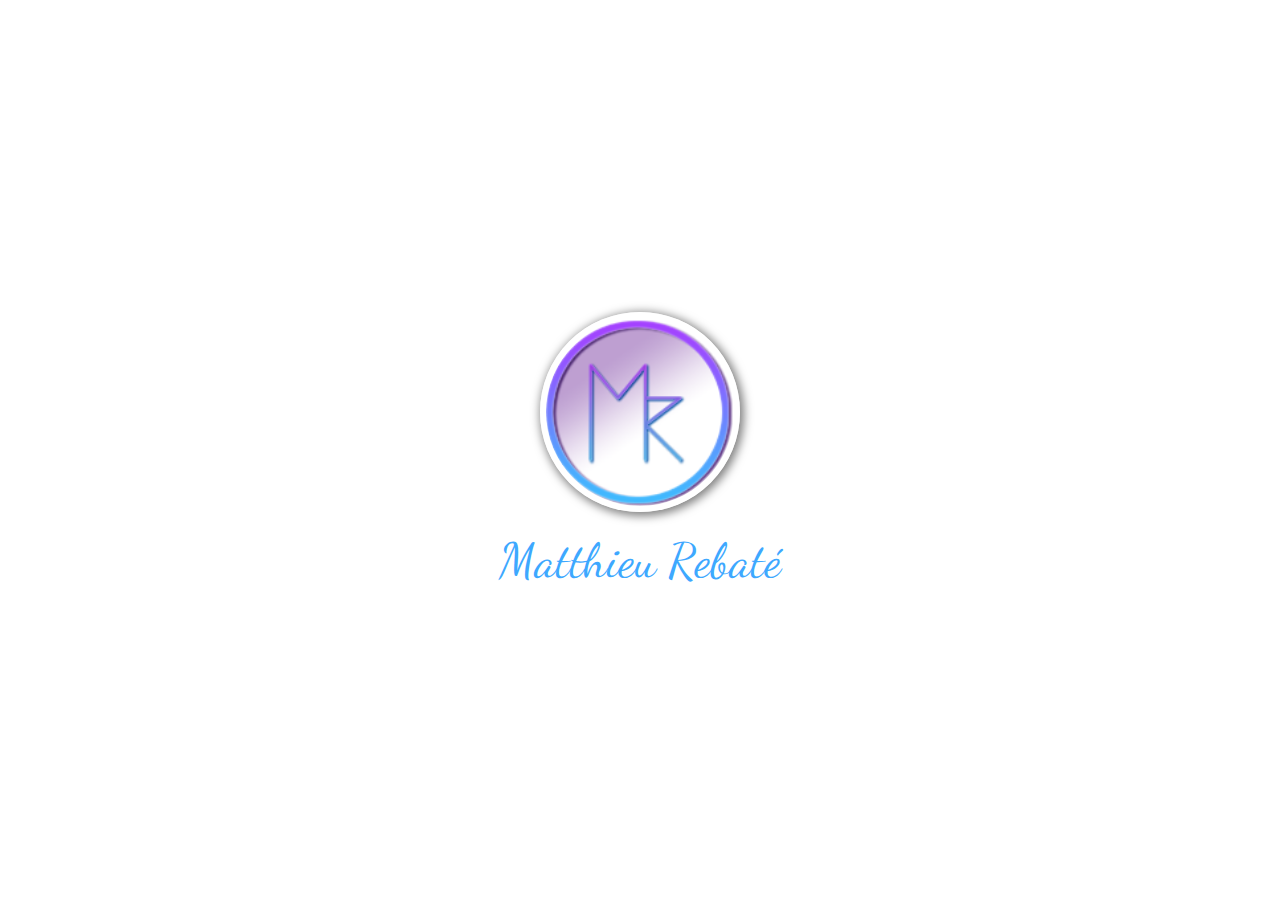
==== index.html @ 60a33a9e "footer added" ====
<!DOCTYPE html>
<html lang="fr-FR">
    <head>
        <meta charset="UTF-8"/>
        <title>REBATÉ Matthieu - Portfolio</title>	
        <link rel="shortcut icon" href="images/favicon.ico" type="image/x-icon">
        <link rel="stylesheet" href="styleweb.css" />
    </head>

    <body>
        <div class="container">
            <a href="mainalt.html"><img src="images/LogoMRmini.png"/></a>
            <div class="title">Matthieu Rebaté</div>
        </div>
    <footer>
    </footer>
</html>
---- styleweb.css ----
@import url("https://fonts.googleapis.com/css2?family=Dancing+Script:wght@600&display=swap");

* {
	box-sizing: border-box;
	margin: 0;
	padding: 0;
}
.container {
	display: flex;
	flex-direction: column;
	align-items: center;
}
.container:hover {
	cursor: pointer;
}
.container img {
	width: 200px;
	height: 200px;
	border-radius: 50%;
	border: 6px solid rgba(255, 255, 255, 0.74);
	box-shadow: 2px 2px 10px 2px rgba(0, 0, 0, 0.5);
	margin-bottom: 1rem;
	transition: filter 0.4s ease-in-out;
}
.container:hover img {
	filter: none;
}
.title {
	font-family: "Dancing Script", cursive;
	font-size: 3rem;
	color: rgb(61, 168, 255);
	position: relative;
}
.title::after {
	position: absolute;
	content: "";
	width: 0%;
	height: 4px;
	background-color: rgba(170, 126, 212, 0.726);
	left: 50%;
	bottom: -10px;
	transition: all 0.4s ease-in-out;
}
.container:hover .title::after {
	width: 100%;
	left: 0;
}
body {
	background: rgb(255, 255, 255);
	height: 100vh;
	display: flex;
	justify-content: center;
	align-items: center;
}
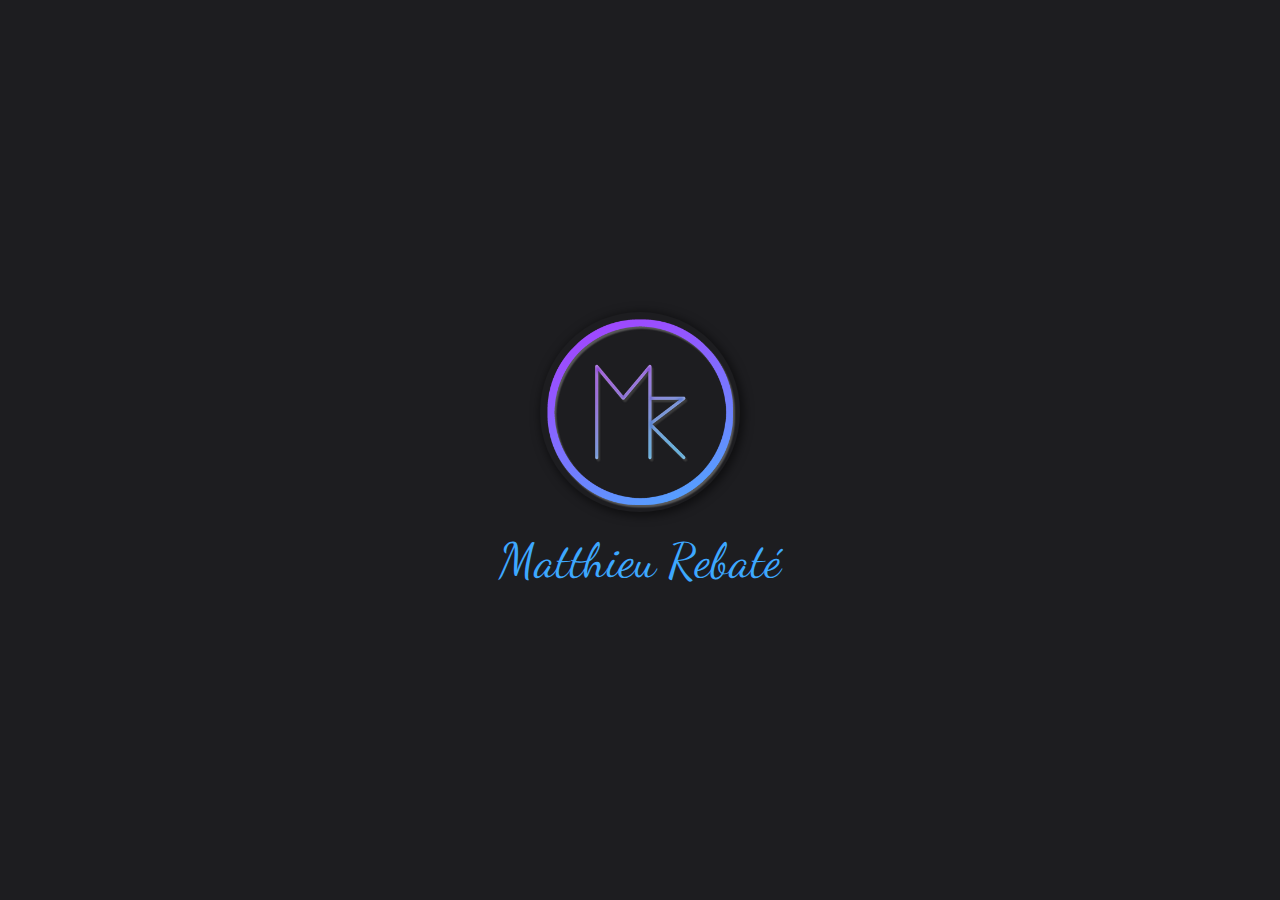
==== commit d7e3f9d0: "updated logo + erased everything" ====
--- a/index.html
+++ b/index.html
@@ -9,7 +9,7 @@
 
     <body>
         <div class="container">
-            <a href="mainalt.html"><img src="images/LogoMRmini.png"/></a>
+            <a href="mainalt.html"><img src="images/LogoMRmini2.png"/></a>
             <div class="title">Matthieu Rebaté</div>
         </div>
     <footer>
--- a/styleweb.css
+++ b/styleweb.css
@@ -17,7 +17,6 @@
 	width: 200px;
 	height: 200px;
 	border-radius: 50%;
-	border: 6px solid rgba(255, 255, 255, 0.74);
 	box-shadow: 2px 2px 10px 2px rgba(0, 0, 0, 0.5);
 	margin-bottom: 1rem;
 	transition: filter 0.4s ease-in-out;
@@ -46,7 +45,7 @@
 	left: 0;
 }
 body {
-	background: rgb(255, 255, 255);
+	background: #1d1d20;
 	height: 100vh;
 	display: flex;
 	justify-content: center;
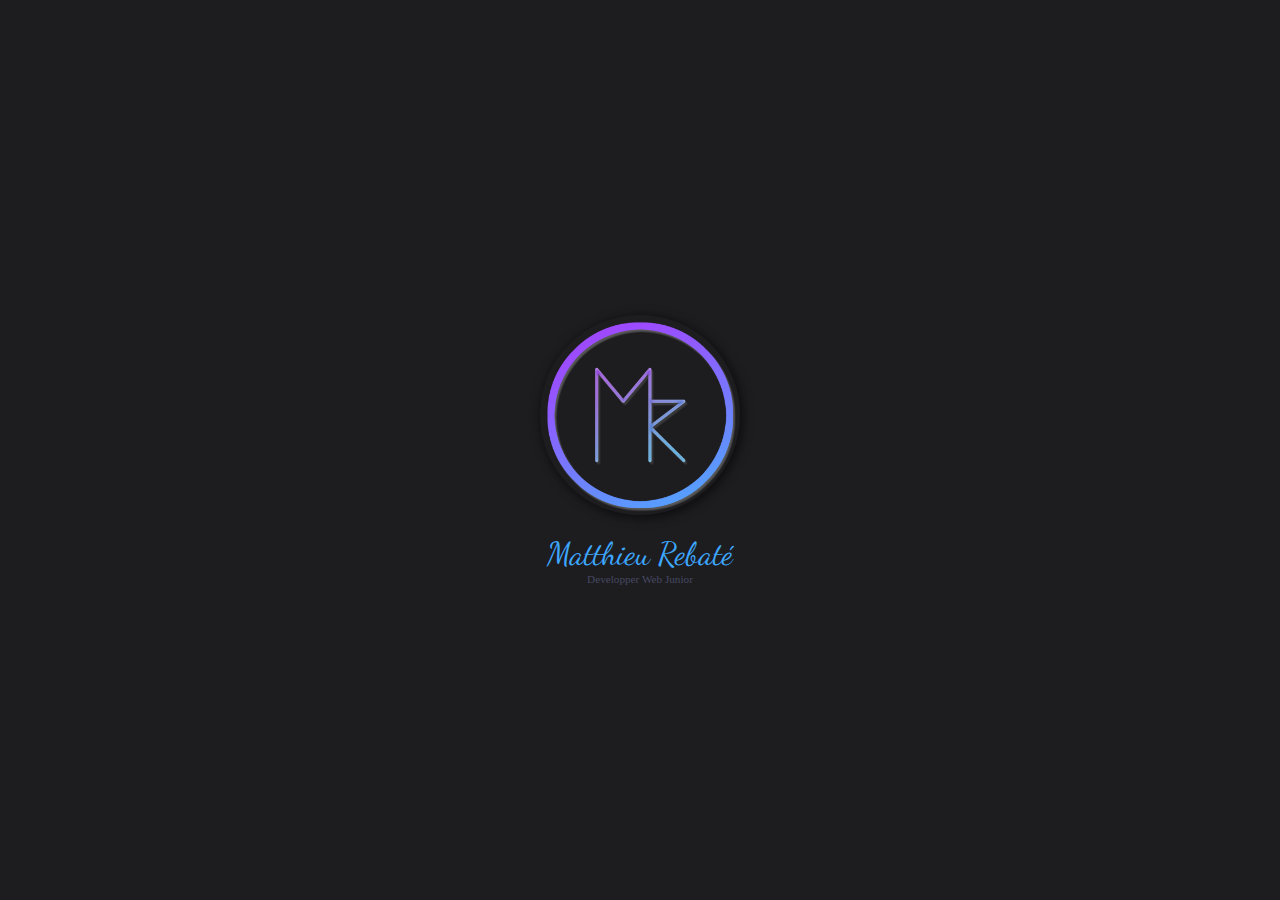
==== commit 7bd68aa1: "cleared everything from the main page + new background" ====
--- a/index.html
+++ b/index.html
@@ -11,6 +11,7 @@
         <div class="container">
             <a href="mainalt.html"><img src="images/LogoMRmini2.png"/></a>
             <div class="title">Matthieu Rebaté</div>
+            <p class="subtitle">Developper Web Junior</p>
         </div>
     <footer>
     </footer>
--- a/styleweb.css
+++ b/styleweb.css
@@ -26,18 +26,23 @@
 }
 .title {
 	font-family: "Dancing Script", cursive;
-	font-size: 3rem;
+	font-size: 2rem;
 	color: rgb(61, 168, 255);
+	position: relative;
+}
+.subtitle {
+	font-size: 0.7rem;
+	color: rgb(70, 72, 96);
 	position: relative;
 }
 .title::after {
 	position: absolute;
 	content: "";
 	width: 0%;
-	height: 4px;
+	height: 1px;
 	background-color: rgba(170, 126, 212, 0.726);
 	left: 50%;
-	bottom: -10px;
+	bottom: 1px;
 	transition: all 0.4s ease-in-out;
 }
 .container:hover .title::after {
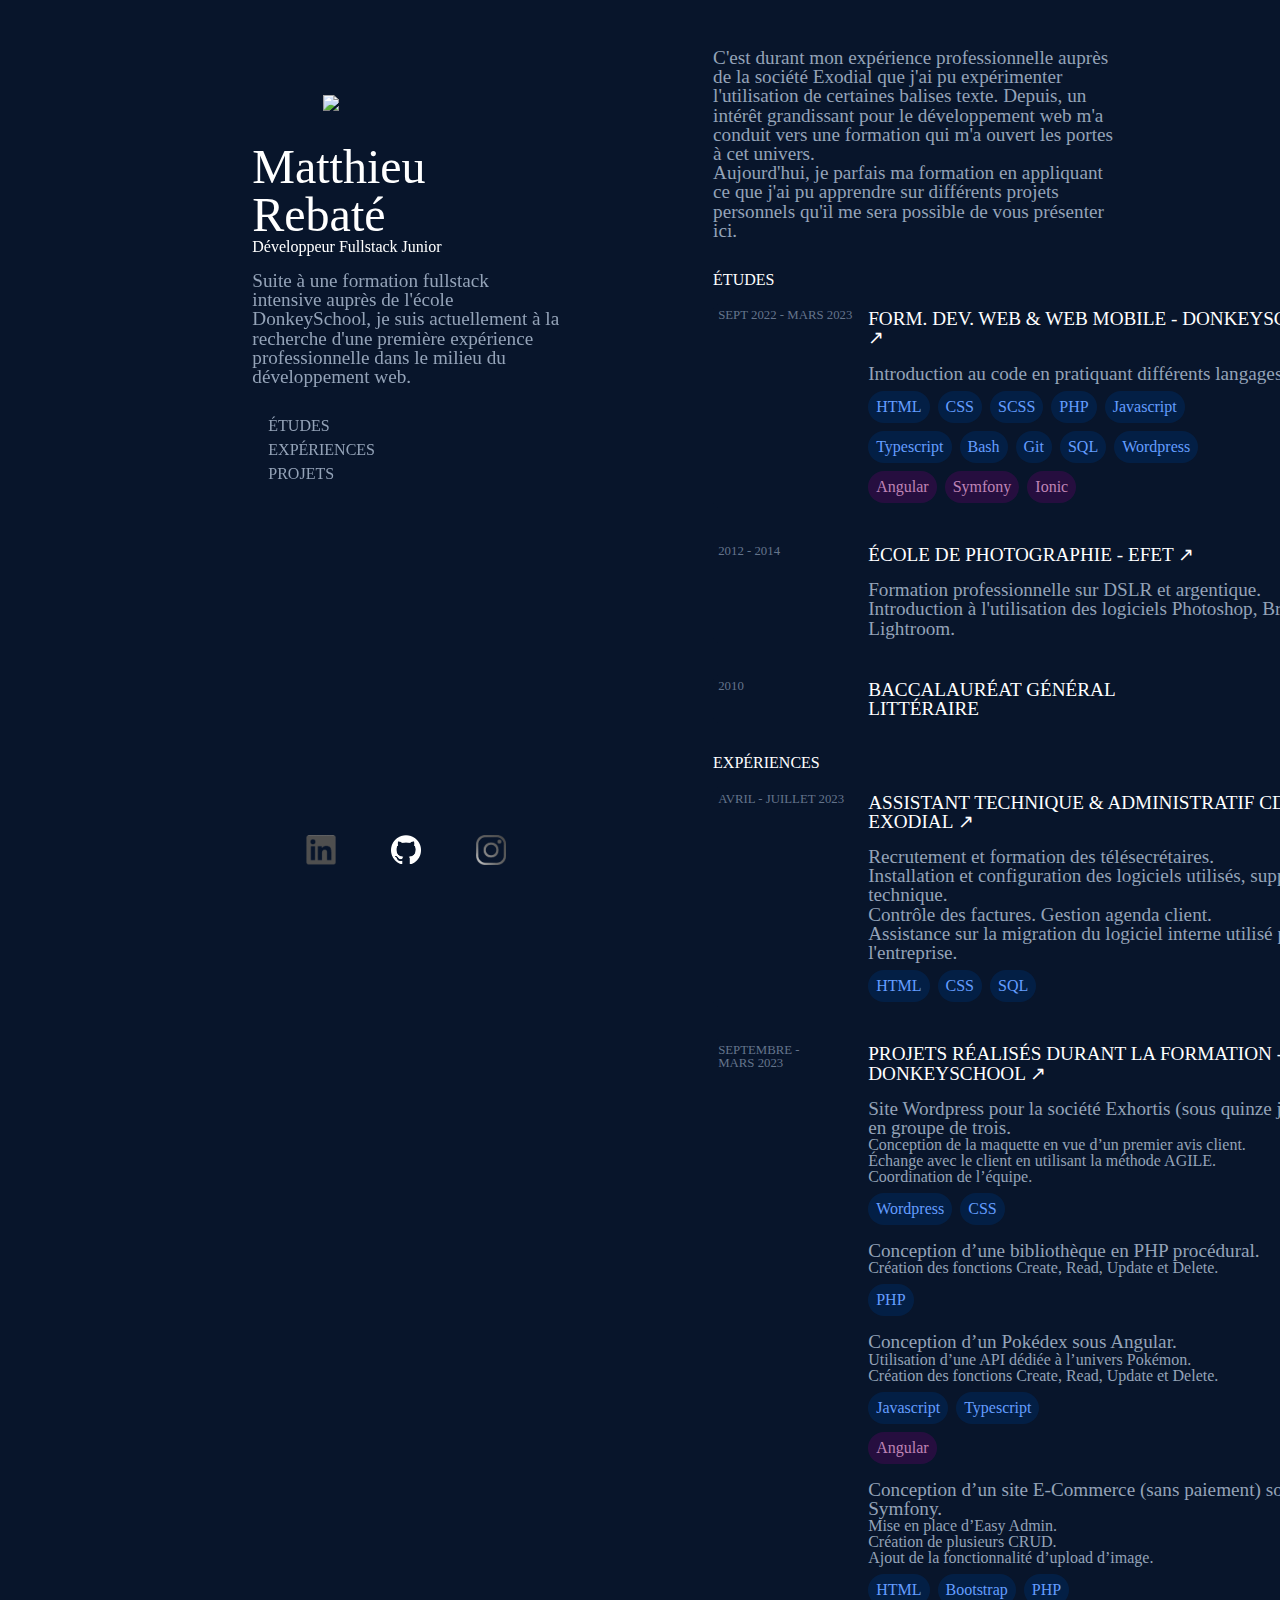
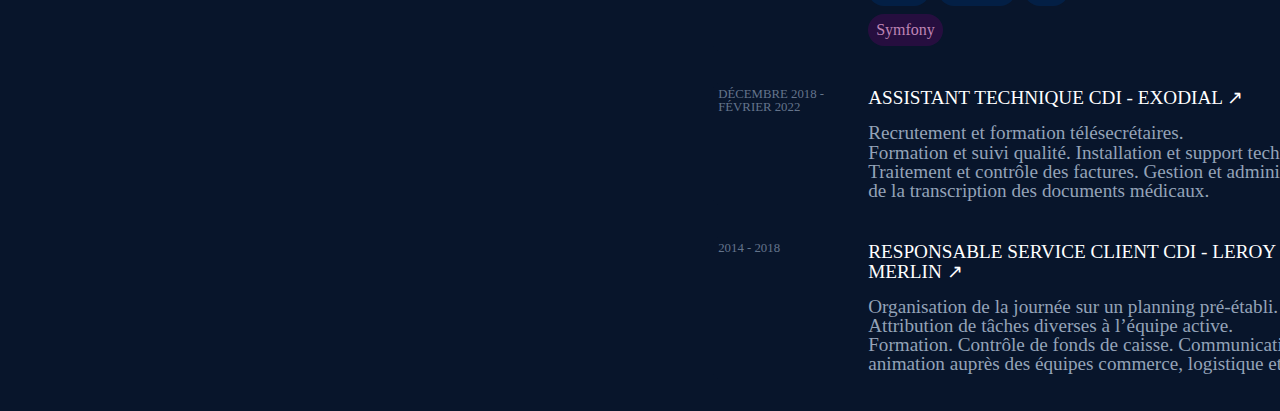
==== commit e854fc91: "last version online" ====
--- a/index.html
+++ b/index.html
@@ -1,18 +1,186 @@
 <!DOCTYPE html>
 <html lang="fr-FR">
-    <head>
-        <meta charset="UTF-8"/>
-        <title>REBATÉ Matthieu - Portfolio</title>	
-        <link rel="shortcut icon" href="images/favicon.ico" type="image/x-icon">
-        <link rel="stylesheet" href="styleweb.css" />
-    </head>
 
-    <body>
-        <div class="container">
-            <a href="mainalt.html"><img src="images/LogoMRmini2.png"/></a>
-            <div class="title">Matthieu Rebaté</div>
-            <p class="subtitle">Developper Web Junior</p>
+<head>
+    <meta charset="UTF-8">
+    <meta name="viewport" content="width=device-width, initial-scale=1.0">
+    <link href="mainalt.css" rel="stylesheet">
+    <link rel="icon" href="images/favicon.ico" />
+    <title>Matthieu Rebaté</title>
+</head>
+<script src="gloomingCursorEffect.js"></script>
+
+<body>
+    <div id="bodyzone">
+        <div id="leftpart">
+            <img src="images/circlepp2.png">
+            <div class="mobilepres">
+                <h1>Matthieu Rebaté</h1>
+                <h2>Développeur Fullstack Junior</h2>
+
+                <p>Suite à une formation fullstack intensive auprès de l'école DonkeySchool, je suis actuellement à la
+                    recherche d'une première expérience professionnelle dans le milieu du développement web.</p>
+                <ul class="navlist">
+                    <a href="#etudes">
+                        <li>ÉTUDES</li>
+                    </a>
+                    <a href="#experiences">
+                        <li>EXPÉRIENCES</li>
+                    </a>
+                    <a href="#projets">
+                        <li>PROJETS</li>
+                    </a>
+                </ul>
+            </div>
+            <div class="logoslink">
+                <a target="_blank" href="https://www.linkedin.com/in/matthieu-rebat%C3%A9-341706241/"><img class="logo"
+                    src="images/linkedin.png"></a>
+                <a target="_blank" href="https://github.com/Orcrax"><img class="logo" src="images/github-mark-white.png"></a>
+                <a target="_blank" href="https://www.instagram.com/orcrax/"><img class="logo" src="images/ig.png"></a>
+            </div>
         </div>
-    <footer>
-    </footer>
+        <div id="rightpart">
+            <div>
+                <div class="presentation">
+                    <p>C'est durant mon expérience professionnelle auprès de la société Exodial que j'ai pu expérimenter
+                        l'utilisation de certaines balises texte.
+                        Depuis, un intérêt grandissant pour le développement web m'a conduit vers une formation qui m'a
+                        ouvert
+                        les portes à cet univers.
+                        <br>
+                        Aujourd'hui, je parfais ma formation en appliquant ce que j'ai pu apprendre sur différents
+                        projets
+                        personnels qu'il me sera possible de vous présenter ici.
+                    </p>
+                </div>
+                <h2 id="etudes">ÉTUDES</h2>
+
+                <div class="card"><span class="dateexp">SEPT 2022 - MARS 2023</span><br>
+                    <a target="_blank" href="https://donkey.school/"><span class="description">
+                            <h3>FORM. DEV. WEB & WEB MOBILE - DONKEYSCHOOL ↗</h3><br>
+                            <p>Introduction au code en pratiquant différents langages.</p>
+                            <div>
+                                <ul class="languages">
+                                    <li class="lang">HTML</li>
+                                    <li class="lang">CSS</li>
+                                    <li class="lang">SCSS</li>
+                                    <li class="lang">PHP</li>
+                                    <li class="lang">Javascript</li>
+                                </ul>
+                                <ul class="languages">
+                                    <li class="lang">Typescript</li>
+                                    <li class="lang">Bash</li>
+                                    <li class="lang">Git</li>
+                                    <li class="lang">SQL</li>
+                                    <li class="lang">Wordpress</li>
+                                </ul>
+                                <ul class="framework">
+                                    <li class="frame">Angular</li>
+                                    <li class="frame">Symfony</li>
+                                    <li class="frame">Ionic</li>
+                                </ul>
+                            </div>
+                        </span></a>
+                </div>
+
+                <div class="card"><span class="dateexp">2012 - 2014</span><br>
+                    <a target="_blank" href="https://www.efet.fr/ecole-de-photographie.html"><span class="description">
+                            <h3>ÉCOLE DE PHOTOGRAPHIE - EFET ↗</h3><br>
+                            <p>Formation professionnelle sur DSLR et argentique. Introduction à l'utilisation des
+                                logiciels Photoshop, Bridge, et Lightroom.</p>
+                        </span></a>
+                </div>
+
+                <div class="card"><span class="dateexp">2010</span><br>
+                    <span class="description">
+                        <h3>BACCALAURÉAT GÉNÉRAL LITTÉRAIRE</h3>
+                    </span>
+                </div>
+            </div>
+            <div>
+                <h2 id="experiences">EXPÉRIENCES</h2>
+
+                <div class="card"><span class="dateexp">AVRIL - JUILLET 2023</span>
+                    <a target="_blank" href="https://www.exodial.com/">
+                            <h3>ASSISTANT TECHNIQUE & ADMINISTRATIF CDD - EXODIAL ↗</h3><br>
+                            <p>Recrutement et formation des télésecrétaires.<br> Installation et configuration des logiciels
+                                utilisés, support technique.<br> Contrôle des factures. Gestion agenda client.<br> Assistance
+                                sur la migration du logiciel interne utilisé par l'entreprise.</p>
+                        <ul class="languages">
+                            <li class="lang">HTML</li>
+                            <li class="lang">CSS</li>
+                            <li class="lang">SQL</li>
+                        </ul>
+                    </a>
+                </div>
+
+                <div class="card"><span class="dateexp">SEPTEMBRE -<br> MARS 2023</span><br>
+                    <a target="_blank" href="https://donkey.school/">
+                            <h3>PROJETS RÉALISÉS DURANT LA FORMATION - DONKEYSCHOOL ↗</h3><br>
+                            <p>Site Wordpress pour la société Exhortis (sous quinze jours), en groupe de trois.</p>
+                            <li>Conception de la maquette en vue d’un premier avis client.</li>
+                            <li>Échange avec le client en utilisant la méthode AGILE.</li>
+                            <li>Coordination de l’équipe.</li>
+                            <ul class="languages">
+                                <li class="lang">Wordpress</li>
+                                <li class="lang">CSS</li>
+                            </ul><br>
+                            <p>Conception d’une bibliothèque en PHP procédural.</p>
+                            <li>Création des fonctions Create, Read, Update et Delete.</li>
+                            <ul class="languages">
+                                <li class="lang">PHP</li>
+                            </ul><br>
+                            <p>Conception d’un Pokédex sous Angular.</p>
+                            <li>Utilisation d’une API dédiée à l’univers Pokémon.</li>
+                            <li>Création des fonctions Create, Read, Update et Delete.</li>
+                            <ul class="languages">
+                                <li class="lang">Javascript</li>
+                                <li class="lang">Typescript</li>
+                            </ul>
+                            <ul class="framework">
+                                <li class="frame">Angular</li>
+                            </ul><br>
+                            <p>Conception d’un site E-Commerce (sans paiement) sous Symfony.</p>
+                            <li>Mise en place d’Easy Admin.</li>
+                            <li>Création de plusieurs CRUD.</li>
+                            <li>Ajout de la fonctionnalité d’upload d’image.</li>
+                            <ul class="languages">
+                                <li class="lang">HTML</li>
+                                <li class="lang">Bootstrap</li>
+                                <li class="lang">PHP</li>
+                            </ul>
+                            <ul class="framework">
+                                <li class="frame">Symfony</li>
+                            </ul>
+                            </p>
+                            </ul>
+</a>
+                </div>
+
+                <div class="card"><span class="dateexp">DÉCEMBRE 2018 -<br> FÉVRIER 2022</span><br>
+                    <a target="_blank" href="https://www.exodial.com/"><span class="description">
+                            <h3>ASSISTANT TECHNIQUE CDI - EXODIAL ↗</h3><br>
+                            <p>Recrutement et formation télésecrétaires.<br>
+                                Formation et suivi qualité. Installation et support technique.<br>
+                                Traitement et contrôle des factures. Gestion et administration de la transcription des
+                                documents médicaux.</p>
+                        </span></a>
+                </div>
+
+                <div class="card"><span class="dateexp">2014 - 2018</span><br>
+                    <a target="_blank" href="https://recrute.leroymerlin.fr/trouver-des-offres-demploi/"><span
+                            class="description">
+                            <h3>RESPONSABLE SERVICE CLIENT CDI - LEROY MERLIN ↗</h3><br>
+                            <p>Organisation de la journée sur un planning pré-établi.<br>
+                                Attribution de tâches diverses à l’équipe active.<br>
+                                Formation. Contrôle de fonds de caisse. Communication et animation auprès des équipes
+                                commerce,
+                                logistique et caisse</p>
+                        </span></a>
+                </div>
+            </div>
+        </div>
+    </div>
+</body>
+
 </html>--- a/mainalt.css
+++ b/mainalt.css
@@ -0,0 +1,381 @@
+html, body, div, span, applet, object, iframe,
+h1, h2, h3, h4, h5, h6, p, blockquote, pre,
+a, abbr, acronym, address, big, cite, code,
+del, dfn, em, img, ins, kbd, q, s, samp,
+small, strike, strong, sub, sup, tt, var,
+b, u, i, center,
+dl, dt, dd, ol, ul, li,
+fieldset, form, label, legend,
+table, caption, tbody, tfoot, thead, tr, th, td,
+article, aside, canvas, details, embed, 
+figure, figcaption, footer, header, hgroup, 
+menu, nav, output, ruby, section, summary,
+time, mark, audio, video {
+	margin: 0;
+	padding: 0;
+	border: 0;
+	font-size: 100%;
+	font: inherit;
+	vertical-align: baseline;
+}
+/* HTML5 display-role reset for older browsers */
+article, aside, details, figcaption, figure, 
+footer, header, hgroup, menu, nav, section {
+	display: block;
+}
+body {
+	line-height: 1;
+}
+ol, ul {
+	list-style: none;
+}
+blockquote, q {
+	quotes: none;
+}
+blockquote:before, blockquote:after,
+q:before, q:after {
+	content: '';
+	content: none;
+}
+table {
+	border-collapse: collapse;
+	border-spacing: 0;
+}
+
+/* ################ RESET ############## */
+
+@media screen and (max-width: 600px) {
+    body {
+        background-color : #08152b;
+    }
+    
+    .navancor {
+        display: flex;
+        flex-direction: column;
+    }
+    .dateexp {
+        color: #64748B;
+        font-size: 0.7em;
+        min-width: 150px;
+        max-width: 150px;
+    }
+    h3 {
+        color: #ffffff;
+        font-size: 0.8em;
+    }
+    
+    p {
+        color: #94A3B8;
+        font-size: 0.8em;
+    }
+    
+    h2 {
+        color: white;
+        margin-bottom: 1em;
+        text-align: center;
+    }
+    
+    h1 {
+        color: white;
+        font-size: 2.5em;
+        text-align: center;
+    }
+    
+    .card {
+        display: flex;
+        margin-bottom: 2em;
+        padding: 1%;
+        border: 1px solid #08152b;
+        border-radius: 0.3em;
+        max-width: 50vh;
+        min-width: 50vh;
+        text-wrap: wrap;
+    
+    }
+    
+    #bodyzone {
+        display: flex;
+        flex-direction: column;
+        width: 90%;
+        padding-left: 2%;
+        padding-right: 5%;
+        margin-top: 2em;
+        margin-left: auto;
+        margin-right: auto;
+        justify-content: space-around;
+    }
+    
+    #leftpart {
+        display: flex;
+        flex-direction: column;
+        align-items: center;
+        height: 32vh;
+    }
+    
+    #rightpart {
+        width: 40%;
+        margin-top: 3em;
+    }
+    
+    .card li, .navlist li {
+        list-style-type: none;
+        color: #94A3B8;
+        font-size: 0.8em;
+    }
+    
+    .description {
+        min-width: 350px;
+        max-width: 150px;
+    }
+    
+    .presentation {
+        margin-bottom: 1em;
+        width: 90vw;
+    }
+    
+    .mobilepres p {
+        display: none;
+    }
+
+    img {
+        width: 20vmax;
+        margin-bottom: 2em;
+    }
+    
+    .logoslink {
+        display: flex;
+        justify-content: space-around;
+        width: 50%;
+        bottom: 0;
+    }
+    
+    .logo {
+        justify-content: space-around;
+        max-width: 20px;
+        min-width: 20px;
+    }
+    
+    .navlist {
+        margin-top: 2em;
+        display: none;
+    }
+    
+    .navlist li {
+        margin-bottom: 0.5em;
+        cursor: pointer;
+        margin-left: 1em;
+    }
+    
+    .navlist li:hover {
+        color: #ffffff;
+    }
+    
+    .ancor {
+        border-bottom: 1px solid white;
+    }
+    
+    a {
+        text-decoration: none;
+    }
+    
+    .languages {
+        display: flex;
+        width: 30vw;
+        text-wrap: wrap;
+    }
+    
+    .languages .lang {
+        border-radius: 3em;
+        font-size: 0.6em;
+        background-color: rgba(0, 39, 88, 0.595);
+        color: #649dff;
+        padding: 0.7em;
+        margin-top: 0.5em;
+        margin-right: 0.5em;
+    }
+    .framework .frame {
+        border-radius: 3em;
+        font-size: 0.7em;
+        background-color: rgba(107, 0, 111, 0.306);
+        color: #bf84b5;
+        padding: 0.5em;
+        margin-top: 0.5em;
+        margin-right: 0.5em;
+    }
+    .framework {
+        display: flex;
+        width: 30vw;
+        text-wrap: wrap;
+    }
+    }
+@media screen and (min-width: 601px) {
+body {
+    background-color : #08152b;
+}
+
+.navancor {
+    display: flex;
+    flex-direction: column;
+}
+.dateexp {
+    color: #64748B;
+    font-size: 0.8em;
+    min-width: 150px;
+    max-width: 150px;
+}
+h3 {
+    color: #ffffff;
+    font-size: 1.2em;
+}
+
+p {
+    color: #94A3B8;
+    font-size: 1.2em;
+}
+
+h2 {
+    color: white;
+    margin-bottom: 1em;
+}
+
+h1 {
+    color: white;
+    font-size: 3em;
+}
+
+.card {
+    display: flex;
+    margin-bottom: 2em;
+    padding: 1%;
+    border: 1px solid #08152b;
+    border-radius: 0.3em;
+    max-width: 70vh;
+    min-width: 70vh;
+    text-wrap: wrap;
+
+}
+.card:hover {
+    border: 1px solid black;
+    border-radius: 0.3em;
+    background-color: #64748b1d;
+    cursor: pointer;
+}
+.card:hover h3 {
+    color: rgb(133, 188, 255);
+}
+
+#bodyzone {
+    display: flex;
+    width: 80%;
+    margin-left: auto;
+    margin-right: auto;
+    justify-content: space-around;
+}
+
+#leftpart {
+    display: flex;
+    flex-direction: column;
+    align-items: center;
+    width: 30%;
+    height: 75vh;
+    position: sticky;
+    top: 0;
+    padding: 95px;
+}
+
+#rightpart {
+    width: 40%;
+    margin-top: 3em;
+}
+
+.card li, .navlist li {
+    list-style-type: none;
+    color: #94A3B8;
+    font-size: 1em;
+}
+
+.description {
+    min-width: 350px;
+    max-width: 150px;
+}
+
+.presentation {
+    margin-bottom: 2em;
+}
+
+img {
+    width: 13vmax;
+    margin-bottom: 2em;
+}
+
+.logoslink {
+    display: flex;
+    justify-content: space-around;
+    width: 20%;
+    position: fixed;
+    bottom: 0;
+}
+
+.logo {
+    justify-content: space-around;
+    max-width: 30px;
+    min-width: 30px;
+    filter: grayscale(1);
+}
+
+.logo:hover {
+    filter: grayscale(0);
+}
+
+.navlist {
+    margin-top: 2em;
+}
+
+.navlist li {
+    margin-bottom: 0.5em;
+    cursor: pointer;
+    margin-left: 1em;
+}
+
+.navlist li:hover {
+    color: #ffffff;
+}
+
+.ancor {
+    border-bottom: 1px solid white;
+}
+
+a {
+    text-decoration: none;
+}
+
+.languages {
+    display: flex;
+    width: 30vw;
+    text-wrap: wrap;
+}
+
+.languages .lang {
+    border-radius: 3em;
+    font-size: 1em;
+    background-color: rgba(0, 39, 88, 0.595);
+    color: #649dff;
+    padding: 0.5em;
+    margin-top: 0.5em;
+    margin-right: 0.5em;
+}
+.framework .frame {
+    border-radius: 3em;
+    font-size: 1em;
+    background-color: rgba(107, 0, 111, 0.306);
+    color: #bf84b5;
+    padding: 0.5em;
+    margin-top: 0.5em;
+    margin-right: 0.5em;
+}
+.framework {
+    display: flex;
+    width: 30vw;
+    text-wrap: wrap;
+}
+}
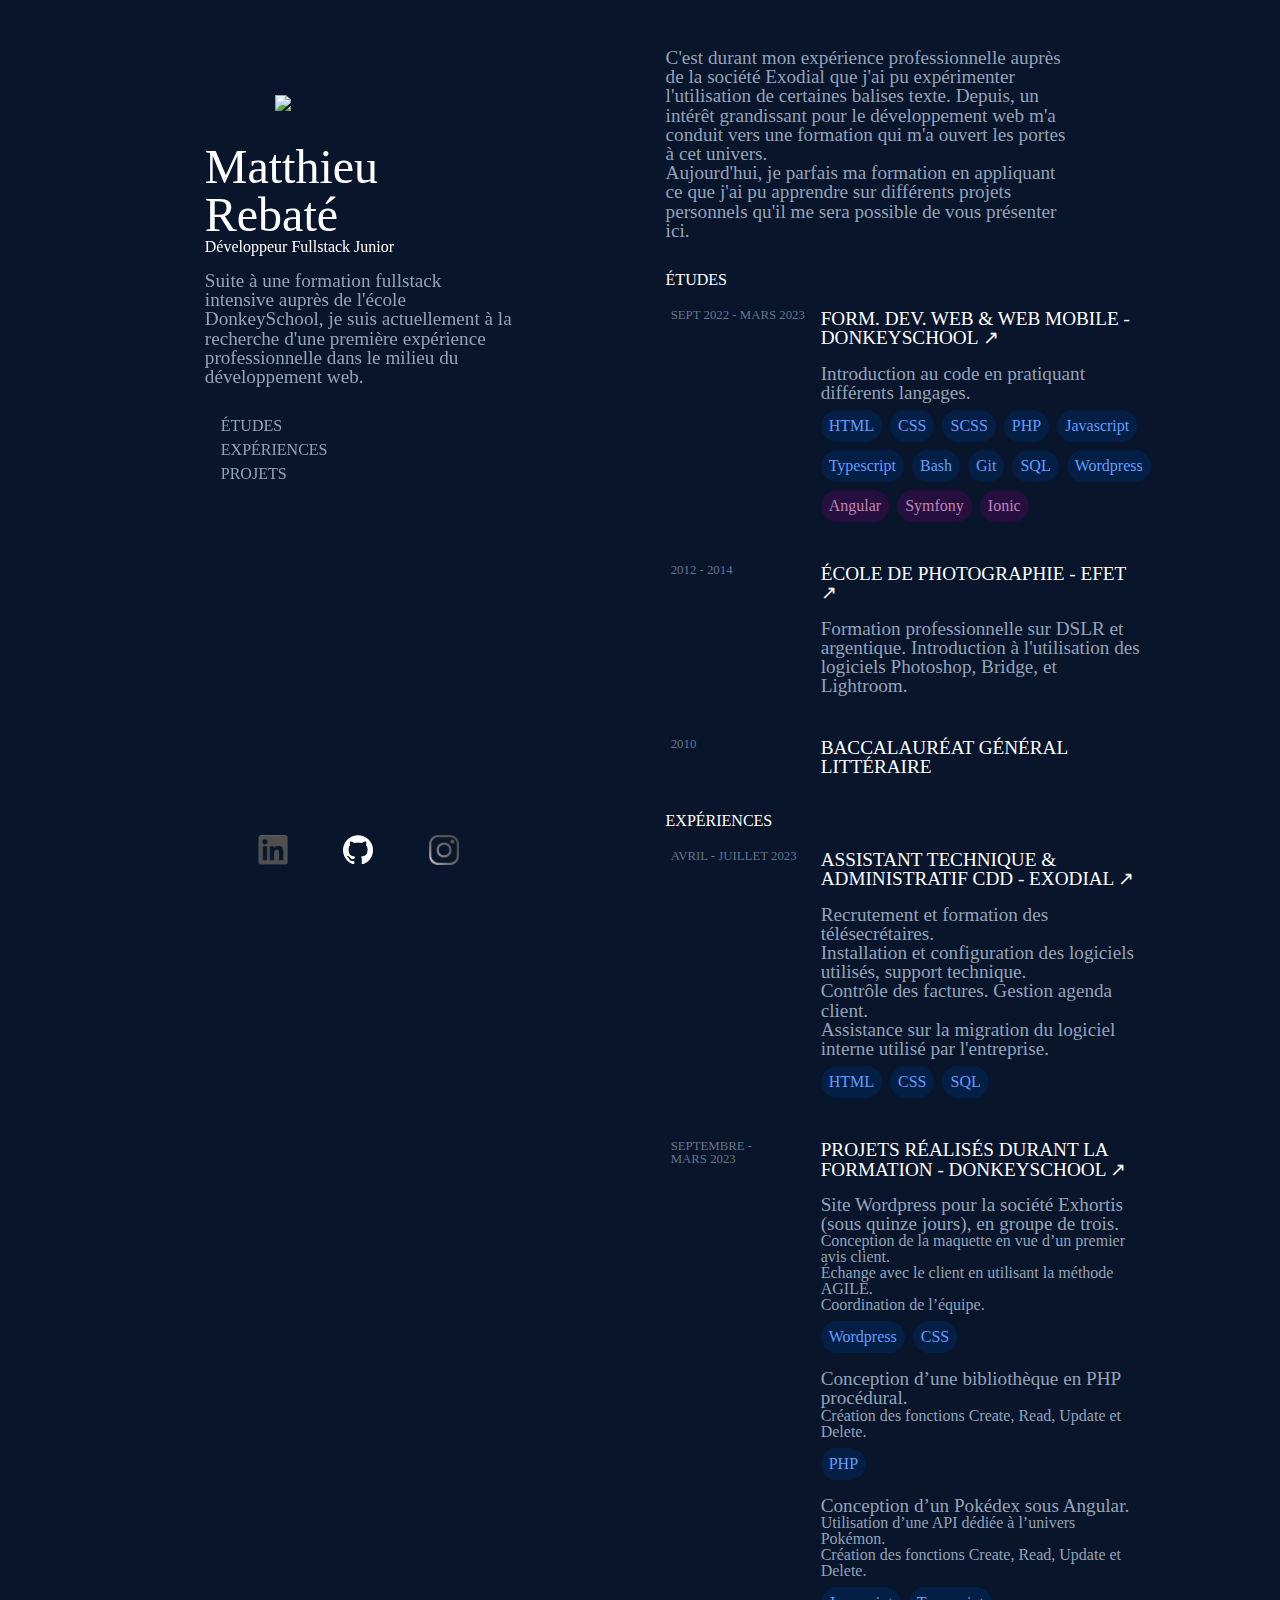
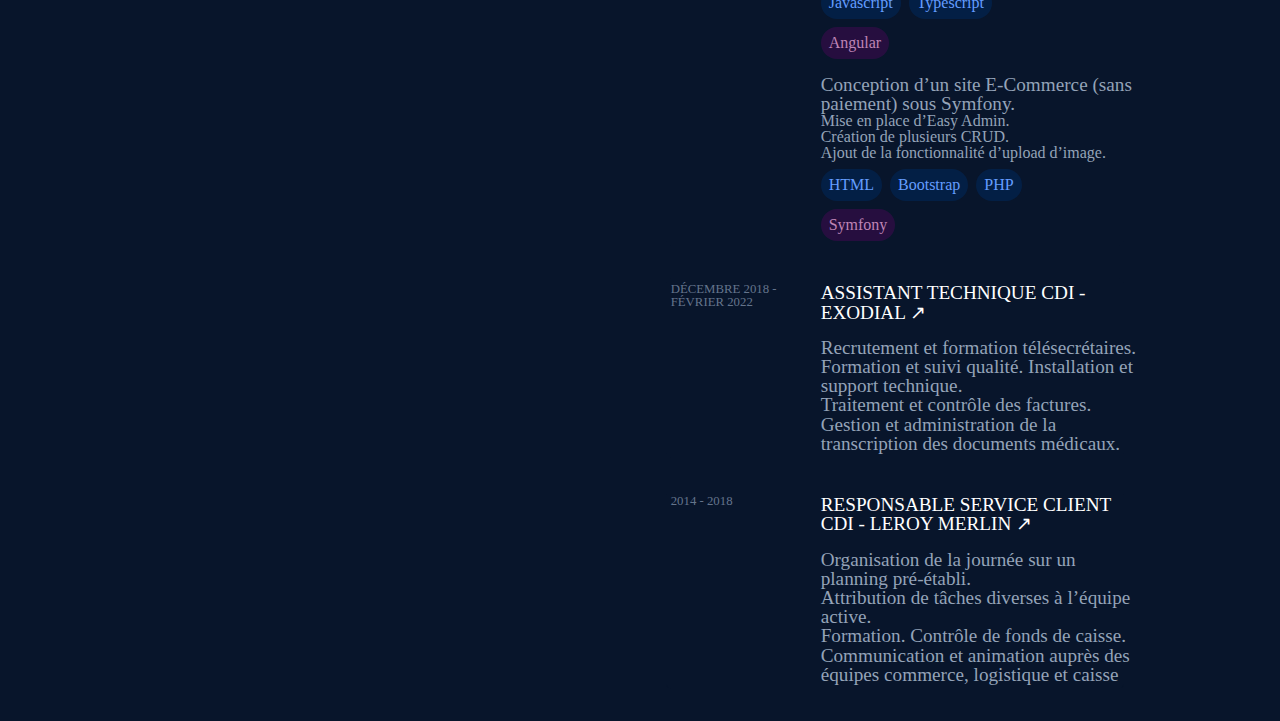
==== commit f175be52: "latest version with og + card size review for text content" ====
--- a/index.html
+++ b/index.html
@@ -7,6 +7,11 @@
     <link href="mainalt.css" rel="stylesheet">
     <link rel="icon" href="images/favicon.ico" />
     <title>Matthieu Rebaté</title>
+    <meta property="og:image" content="http://www.matthieurebate.fr/images/preview.jpg" />
+    <meta property="og:description" content="Développeur fullstack junior, en recherche d'une première expérience professionnelle." />
+    <meta property="og:url"content="http://www.matthieurebate.fr" />
+    <meta property="og:title" content="Rebaté Matthieu - Portfolio" />
+    <meta property=”og:type” content=”siteweb” />
 </head>
 <script src="gloomingCursorEffect.js"></script>
 
@@ -57,8 +62,8 @@
 
                 <div class="card"><span class="dateexp">SEPT 2022 - MARS 2023</span><br>
                     <a target="_blank" href="https://donkey.school/"><span class="description">
-                            <h3>FORM. DEV. WEB & WEB MOBILE - DONKEYSCHOOL ↗</h3><br>
-                            <p>Introduction au code en pratiquant différents langages.</p>
+                        <div class="text"><h3>FORM. DEV. WEB & WEB MOBILE - DONKEYSCHOOL ↗</h3><br>
+                            <p>Introduction au code en pratiquant différents langages.</p></div>
                             <div>
                                 <ul class="languages">
                                     <li class="lang">HTML</li>
@@ -86,14 +91,14 @@
                 <div class="card"><span class="dateexp">2012 - 2014</span><br>
                     <a target="_blank" href="https://www.efet.fr/ecole-de-photographie.html"><span class="description">
                             <h3>ÉCOLE DE PHOTOGRAPHIE - EFET ↗</h3><br>
-                            <p>Formation professionnelle sur DSLR et argentique. Introduction à l'utilisation des
+                            <div class="text"><p>Formation professionnelle sur DSLR et argentique. Introduction à l'utilisation des
                                 logiciels Photoshop, Bridge, et Lightroom.</p>
-                        </span></a>
+                            </div></span></a>
                 </div>
 
                 <div class="card"><span class="dateexp">2010</span><br>
                     <span class="description">
-                        <h3>BACCALAURÉAT GÉNÉRAL LITTÉRAIRE</h3>
+                        <div class="text"><h3>BACCALAURÉAT GÉNÉRAL LITTÉRAIRE</h3></div>
                     </span>
                 </div>
             </div>
@@ -102,10 +107,10 @@
 
                 <div class="card"><span class="dateexp">AVRIL - JUILLET 2023</span>
                     <a target="_blank" href="https://www.exodial.com/">
-                            <h3>ASSISTANT TECHNIQUE & ADMINISTRATIF CDD - EXODIAL ↗</h3><br>
+                        <div class="text"><h3>ASSISTANT TECHNIQUE & ADMINISTRATIF CDD - EXODIAL ↗</h3><br>
                             <p>Recrutement et formation des télésecrétaires.<br> Installation et configuration des logiciels
                                 utilisés, support technique.<br> Contrôle des factures. Gestion agenda client.<br> Assistance
-                                sur la migration du logiciel interne utilisé par l'entreprise.</p>
+                                sur la migration du logiciel interne utilisé par l'entreprise.</p></div>
                         <ul class="languages">
                             <li class="lang">HTML</li>
                             <li class="lang">CSS</li>
@@ -116,7 +121,7 @@
 
                 <div class="card"><span class="dateexp">SEPTEMBRE -<br> MARS 2023</span><br>
                     <a target="_blank" href="https://donkey.school/">
-                            <h3>PROJETS RÉALISÉS DURANT LA FORMATION - DONKEYSCHOOL ↗</h3><br>
+                        <div class="text"><h3>PROJETS RÉALISÉS DURANT LA FORMATION - DONKEYSCHOOL ↗</h3><br>
                             <p>Site Wordpress pour la société Exhortis (sous quinze jours), en groupe de trois.</p>
                             <li>Conception de la maquette en vue d’un premier avis client.</li>
                             <li>Échange avec le client en utilisant la méthode AGILE.</li>
@@ -153,29 +158,29 @@
                                 <li class="frame">Symfony</li>
                             </ul>
                             </p>
-                            </ul>
+                            </ul></div>
 </a>
                 </div>
 
                 <div class="card"><span class="dateexp">DÉCEMBRE 2018 -<br> FÉVRIER 2022</span><br>
                     <a target="_blank" href="https://www.exodial.com/"><span class="description">
-                            <h3>ASSISTANT TECHNIQUE CDI - EXODIAL ↗</h3><br>
+                        <div class="text"><h3>ASSISTANT TECHNIQUE CDI - EXODIAL ↗</h3><br>
                             <p>Recrutement et formation télésecrétaires.<br>
                                 Formation et suivi qualité. Installation et support technique.<br>
                                 Traitement et contrôle des factures. Gestion et administration de la transcription des
-                                documents médicaux.</p>
+                                documents médicaux.</p></div>
                         </span></a>
                 </div>
 
                 <div class="card"><span class="dateexp">2014 - 2018</span><br>
                     <a target="_blank" href="https://recrute.leroymerlin.fr/trouver-des-offres-demploi/"><span
                             class="description">
-                            <h3>RESPONSABLE SERVICE CLIENT CDI - LEROY MERLIN ↗</h3><br>
+                            <div class="text"><h3>RESPONSABLE SERVICE CLIENT CDI - LEROY MERLIN ↗</h3><br>
                             <p>Organisation de la journée sur un planning pré-établi.<br>
                                 Attribution de tâches diverses à l’équipe active.<br>
                                 Formation. Contrôle de fonds de caisse. Communication et animation auprès des équipes
                                 commerce,
-                                logistique et caisse</p>
+                                logistique et caisse</p></div>
                         </span></a>
                 </div>
             </div>
--- a/mainalt.css
+++ b/mainalt.css
@@ -130,7 +130,7 @@
     
     .presentation {
         margin-bottom: 1em;
-        width: 90vw;
+        width: 95vw;
     }
     
     .mobilepres p {
@@ -139,7 +139,7 @@
 
     img {
         width: 20vmax;
-        margin-bottom: 2em;
+        margin-bottom: 1em;
     }
     
     .logoslink {
@@ -207,10 +207,14 @@
         width: 30vw;
         text-wrap: wrap;
     }
+    .text {
+        width: 50vw;
+    }
     }
 @media screen and (min-width: 601px) {
 body {
     background-color : #08152b;
+    width: 100vw;
 }
 
 .navancor {
@@ -249,9 +253,7 @@
     padding: 1%;
     border: 1px solid #08152b;
     border-radius: 0.3em;
-    max-width: 70vh;
-    min-width: 70vh;
-    text-wrap: wrap;
+    width: 35vw;
 
 }
 .card:hover {
@@ -259,7 +261,13 @@
     border-radius: 0.3em;
     background-color: #64748b1d;
     cursor: pointer;
-}
+    min-width: 500px;
+}
+
+.text {
+    width: 35vw;
+}
+
 .card:hover h3 {
     color: rgb(133, 188, 255);
 }
@@ -280,7 +288,7 @@
     height: 75vh;
     position: sticky;
     top: 0;
-    padding: 95px;
+    padding-top: 95px;
 }
 
 #rightpart {
@@ -329,12 +337,14 @@
 
 .navlist {
     margin-top: 2em;
+    width: fit-content;
 }
 
 .navlist li {
     margin-bottom: 0.5em;
     cursor: pointer;
     margin-left: 1em;
+    width: fit-content;
 }
 
 .navlist li:hover {
@@ -378,4 +388,8 @@
     width: 30vw;
     text-wrap: wrap;
 }
-}
+
+.text {
+    width: 25vw;
+}
+}
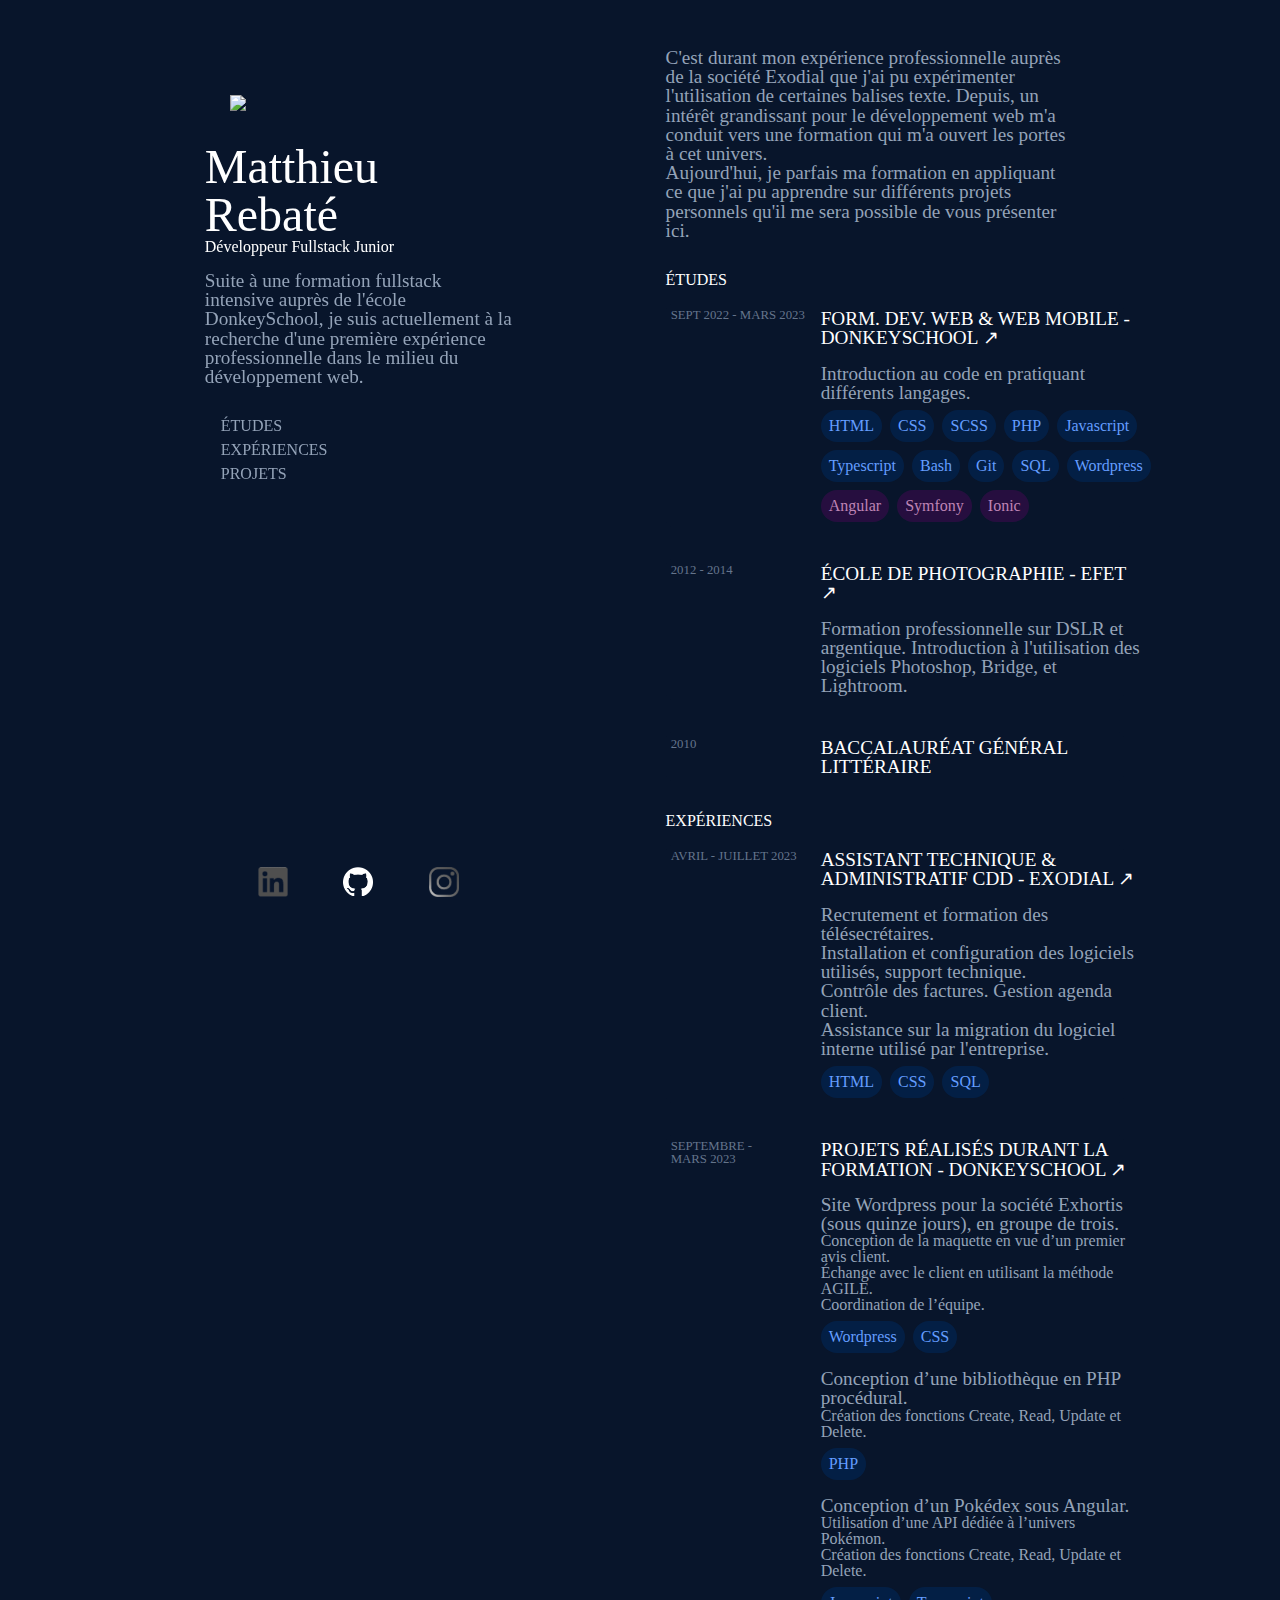
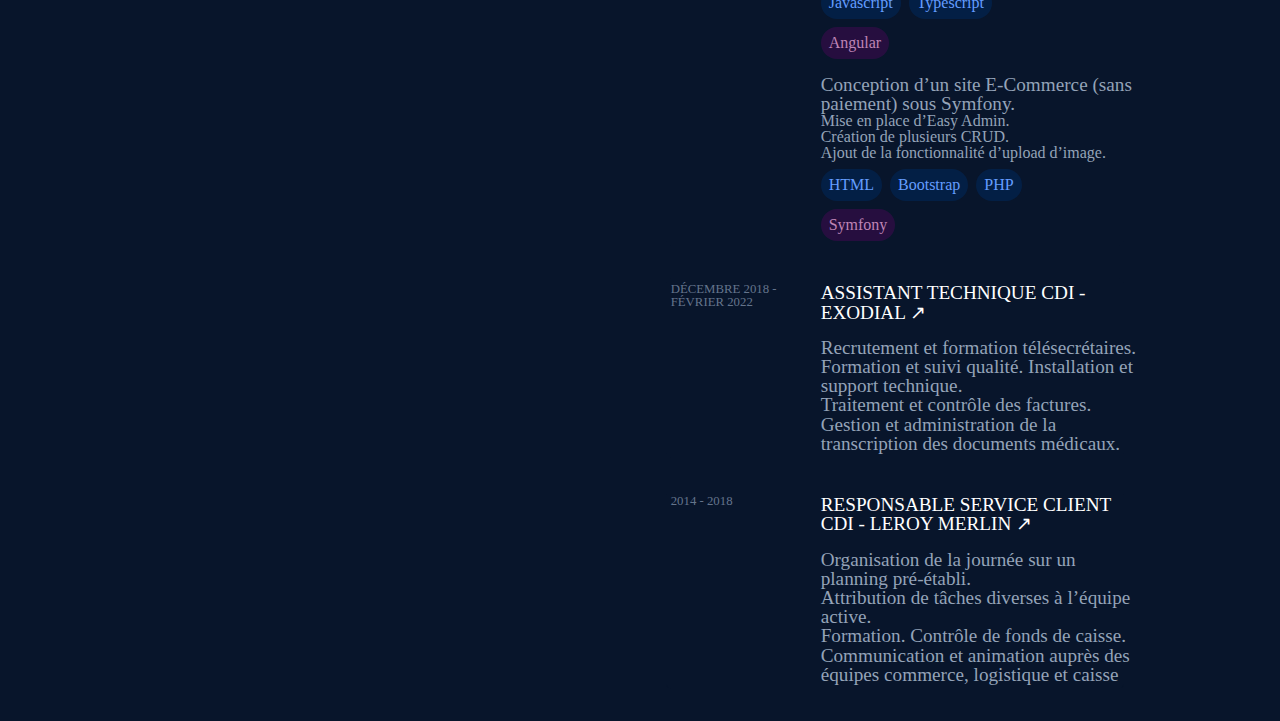
==== commit 9317f395: "mainpage + dev projects + photography" ====
--- a/index.html
+++ b/index.html
@@ -7,7 +7,7 @@
     <link href="mainalt.css" rel="stylesheet">
     <link rel="icon" href="images/favicon.ico" />
     <title>Matthieu Rebaté</title>
-    <meta property="og:image" content="http://www.matthieurebate.fr/images/preview.jpg" />
+    <meta property="og:image" content="http://www.matthieurebate.fr/images/preview.jpg " />
     <meta property="og:description" content="Développeur fullstack junior, en recherche d'une première expérience professionnelle." />
     <meta property="og:url"content="http://www.matthieurebate.fr" />
     <meta property="og:title" content="Rebaté Matthieu - Portfolio" />
@@ -18,7 +18,7 @@
 <body>
     <div id="bodyzone">
         <div id="leftpart">
-            <img src="images/circlepp2.png">
+            <img class="pp" src="images/circlepp2.png">
             <div class="mobilepres">
                 <h1>Matthieu Rebaté</h1>
                 <h2>Développeur Fullstack Junior</h2>
--- a/mainalt.css
+++ b/mainalt.css
@@ -311,8 +311,8 @@
     margin-bottom: 2em;
 }
 
-img {
-    width: 13vmax;
+.pp {
+    width: 20vmax;
     margin-bottom: 2em;
 }
 
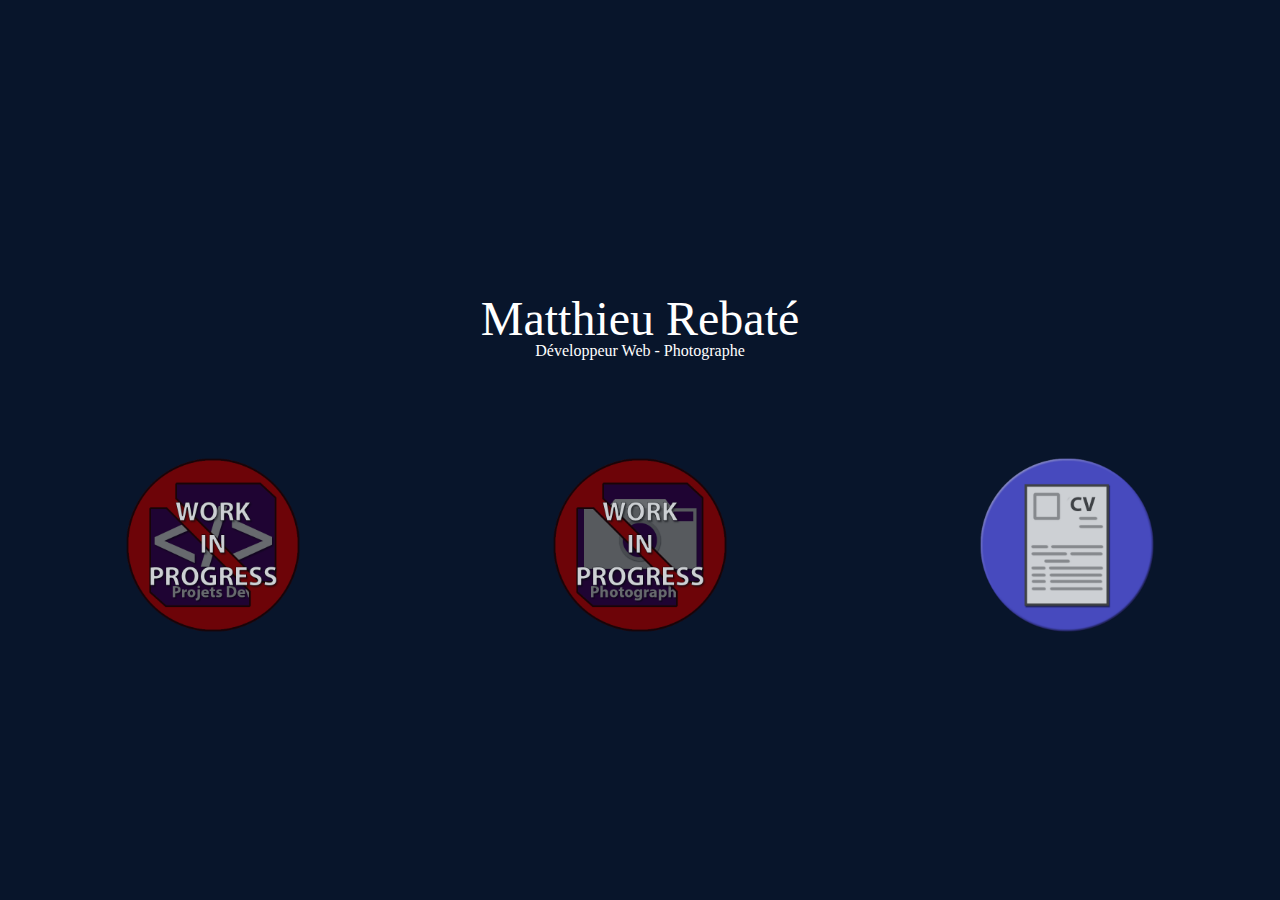
==== commit 21b16890: "photography part upload" ====
--- a/index.html
+++ b/index.html
@@ -1,10 +1,11 @@
 <!DOCTYPE html>
-<html lang="fr-FR">
+<html lang="FR-fr">
 
 <head>
     <meta charset="UTF-8">
+    <link href="maincss.css" rel="stylesheet">
+    <link href="../cv/cv.css" rel="stylesheet">
     <meta name="viewport" content="width=device-width, initial-scale=1.0">
-    <link href="mainalt.css" rel="stylesheet">
     <link rel="icon" href="images/favicon.ico" />
     <title>Matthieu Rebaté</title>
     <meta property="og:image" content="http://www.matthieurebate.fr/images/preview.jpg " />
@@ -13,178 +14,17 @@
     <meta property="og:title" content="Rebaté Matthieu - Portfolio" />
     <meta property=”og:type” content=”siteweb” />
 </head>
-<script src="gloomingCursorEffect.js"></script>
 
 <body>
-    <div id="bodyzone">
-        <div id="leftpart">
-            <img class="pp" src="images/circlepp2.png">
-            <div class="mobilepres">
-                <h1>Matthieu Rebaté</h1>
-                <h2>Développeur Fullstack Junior</h2>
-
-                <p>Suite à une formation fullstack intensive auprès de l'école DonkeySchool, je suis actuellement à la
-                    recherche d'une première expérience professionnelle dans le milieu du développement web.</p>
-                <ul class="navlist">
-                    <a href="#etudes">
-                        <li>ÉTUDES</li>
-                    </a>
-                    <a href="#experiences">
-                        <li>EXPÉRIENCES</li>
-                    </a>
-                    <a href="#projets">
-                        <li>PROJETS</li>
-                    </a>
-                </ul>
-            </div>
-            <div class="logoslink">
-                <a target="_blank" href="https://www.linkedin.com/in/matthieu-rebat%C3%A9-341706241/"><img class="logo"
-                    src="images/linkedin.png"></a>
-                <a target="_blank" href="https://github.com/Orcrax"><img class="logo" src="images/github-mark-white.png"></a>
-                <a target="_blank" href="https://www.instagram.com/orcrax/"><img class="logo" src="images/ig.png"></a>
-            </div>
-        </div>
-        <div id="rightpart">
-            <div>
-                <div class="presentation">
-                    <p>C'est durant mon expérience professionnelle auprès de la société Exodial que j'ai pu expérimenter
-                        l'utilisation de certaines balises texte.
-                        Depuis, un intérêt grandissant pour le développement web m'a conduit vers une formation qui m'a
-                        ouvert
-                        les portes à cet univers.
-                        <br>
-                        Aujourd'hui, je parfais ma formation en appliquant ce que j'ai pu apprendre sur différents
-                        projets
-                        personnels qu'il me sera possible de vous présenter ici.
-                    </p>
-                </div>
-                <h2 id="etudes">ÉTUDES</h2>
-
-                <div class="card"><span class="dateexp">SEPT 2022 - MARS 2023</span><br>
-                    <a target="_blank" href="https://donkey.school/"><span class="description">
-                        <div class="text"><h3>FORM. DEV. WEB & WEB MOBILE - DONKEYSCHOOL ↗</h3><br>
-                            <p>Introduction au code en pratiquant différents langages.</p></div>
-                            <div>
-                                <ul class="languages">
-                                    <li class="lang">HTML</li>
-                                    <li class="lang">CSS</li>
-                                    <li class="lang">SCSS</li>
-                                    <li class="lang">PHP</li>
-                                    <li class="lang">Javascript</li>
-                                </ul>
-                                <ul class="languages">
-                                    <li class="lang">Typescript</li>
-                                    <li class="lang">Bash</li>
-                                    <li class="lang">Git</li>
-                                    <li class="lang">SQL</li>
-                                    <li class="lang">Wordpress</li>
-                                </ul>
-                                <ul class="framework">
-                                    <li class="frame">Angular</li>
-                                    <li class="frame">Symfony</li>
-                                    <li class="frame">Ionic</li>
-                                </ul>
-                            </div>
-                        </span></a>
-                </div>
-
-                <div class="card"><span class="dateexp">2012 - 2014</span><br>
-                    <a target="_blank" href="https://www.efet.fr/ecole-de-photographie.html"><span class="description">
-                            <h3>ÉCOLE DE PHOTOGRAPHIE - EFET ↗</h3><br>
-                            <div class="text"><p>Formation professionnelle sur DSLR et argentique. Introduction à l'utilisation des
-                                logiciels Photoshop, Bridge, et Lightroom.</p>
-                            </div></span></a>
-                </div>
-
-                <div class="card"><span class="dateexp">2010</span><br>
-                    <span class="description">
-                        <div class="text"><h3>BACCALAURÉAT GÉNÉRAL LITTÉRAIRE</h3></div>
-                    </span>
-                </div>
-            </div>
-            <div>
-                <h2 id="experiences">EXPÉRIENCES</h2>
-
-                <div class="card"><span class="dateexp">AVRIL - JUILLET 2023</span>
-                    <a target="_blank" href="https://www.exodial.com/">
-                        <div class="text"><h3>ASSISTANT TECHNIQUE & ADMINISTRATIF CDD - EXODIAL ↗</h3><br>
-                            <p>Recrutement et formation des télésecrétaires.<br> Installation et configuration des logiciels
-                                utilisés, support technique.<br> Contrôle des factures. Gestion agenda client.<br> Assistance
-                                sur la migration du logiciel interne utilisé par l'entreprise.</p></div>
-                        <ul class="languages">
-                            <li class="lang">HTML</li>
-                            <li class="lang">CSS</li>
-                            <li class="lang">SQL</li>
-                        </ul>
-                    </a>
-                </div>
-
-                <div class="card"><span class="dateexp">SEPTEMBRE -<br> MARS 2023</span><br>
-                    <a target="_blank" href="https://donkey.school/">
-                        <div class="text"><h3>PROJETS RÉALISÉS DURANT LA FORMATION - DONKEYSCHOOL ↗</h3><br>
-                            <p>Site Wordpress pour la société Exhortis (sous quinze jours), en groupe de trois.</p>
-                            <li>Conception de la maquette en vue d’un premier avis client.</li>
-                            <li>Échange avec le client en utilisant la méthode AGILE.</li>
-                            <li>Coordination de l’équipe.</li>
-                            <ul class="languages">
-                                <li class="lang">Wordpress</li>
-                                <li class="lang">CSS</li>
-                            </ul><br>
-                            <p>Conception d’une bibliothèque en PHP procédural.</p>
-                            <li>Création des fonctions Create, Read, Update et Delete.</li>
-                            <ul class="languages">
-                                <li class="lang">PHP</li>
-                            </ul><br>
-                            <p>Conception d’un Pokédex sous Angular.</p>
-                            <li>Utilisation d’une API dédiée à l’univers Pokémon.</li>
-                            <li>Création des fonctions Create, Read, Update et Delete.</li>
-                            <ul class="languages">
-                                <li class="lang">Javascript</li>
-                                <li class="lang">Typescript</li>
-                            </ul>
-                            <ul class="framework">
-                                <li class="frame">Angular</li>
-                            </ul><br>
-                            <p>Conception d’un site E-Commerce (sans paiement) sous Symfony.</p>
-                            <li>Mise en place d’Easy Admin.</li>
-                            <li>Création de plusieurs CRUD.</li>
-                            <li>Ajout de la fonctionnalité d’upload d’image.</li>
-                            <ul class="languages">
-                                <li class="lang">HTML</li>
-                                <li class="lang">Bootstrap</li>
-                                <li class="lang">PHP</li>
-                            </ul>
-                            <ul class="framework">
-                                <li class="frame">Symfony</li>
-                            </ul>
-                            </p>
-                            </ul></div>
-</a>
-                </div>
-
-                <div class="card"><span class="dateexp">DÉCEMBRE 2018 -<br> FÉVRIER 2022</span><br>
-                    <a target="_blank" href="https://www.exodial.com/"><span class="description">
-                        <div class="text"><h3>ASSISTANT TECHNIQUE CDI - EXODIAL ↗</h3><br>
-                            <p>Recrutement et formation télésecrétaires.<br>
-                                Formation et suivi qualité. Installation et support technique.<br>
-                                Traitement et contrôle des factures. Gestion et administration de la transcription des
-                                documents médicaux.</p></div>
-                        </span></a>
-                </div>
-
-                <div class="card"><span class="dateexp">2014 - 2018</span><br>
-                    <a target="_blank" href="https://recrute.leroymerlin.fr/trouver-des-offres-demploi/"><span
-                            class="description">
-                            <div class="text"><h3>RESPONSABLE SERVICE CLIENT CDI - LEROY MERLIN ↗</h3><br>
-                            <p>Organisation de la journée sur un planning pré-établi.<br>
-                                Attribution de tâches diverses à l’équipe active.<br>
-                                Formation. Contrôle de fonds de caisse. Communication et animation auprès des équipes
-                                commerce,
-                                logistique et caisse</p></div>
-                        </span></a>
-                </div>
-            </div>
-        </div>
+    <img class="pp" src="images/circlepp.png" alt="">
+    <div class="main">
+    <h1>Matthieu Rebaté</h1>
+    <h2>Développeur Web - Photographe</h2>
+    </div>
+    <div id="navigation">
+        <div><a href="/dev/dev.html"><img class="alterimgdev" src="images/logodevwp.png"></a></div>
+        <div><a href="/photography/photography.html"> <img class="alterimgphoto" src="/images/logophotowp.png"></a></div>
+        <div><a href="cv/cv.html"><img class="alterimgcv" src="/images/CV.png"></a></div>
     </div>
 </body>
 
--- a/maincss.css
+++ b/maincss.css
@@ -0,0 +1,47 @@
+.alterimgdev, .alterimgphoto, .alterimgcv {
+    --a: 0deg; /* control the angle of rotation (the smaller, the better) */
+    width: 20vh;
+    aspect-ratio: 1;
+    border-radius: 20px;
+    transform: perspective(400px) rotate3d(var(--r,1,-1),0,calc(var(--i,1)*var(--a)));
+    -webkit-mask: 
+      linear-gradient(135deg,#000c 40%,#000,#000c 60%)
+      100% 100%/250% 250%;
+    transition: .4s;
+    cursor: pointer;
+  }
+  .alterimgdev, .alterimgphoto, .alterimgcv {
+    --r: 1,1;
+    -webkit-mask: 
+      linear-gradient(45deg,#000c 40%,#000,#000c 60%)
+      0 100%/250% 250%;
+  }
+  .alterimgdev:hover, .alterimgphoto:hover, .alterimgcv:hover {
+    --i: -1;
+    -webkit-mask-position: 0 0;
+  }
+  .alt:hover {
+    -webkit-mask-position: 100% 0;
+  }
+
+  
+  body {
+    margin: 0;
+    min-height: 100vh;
+    display: flex;
+    flex-direction: column;
+    justify-content: center;
+    align-items: center;
+  }
+  .main {
+    display: flex;
+    flex-direction: column;
+    align-items: center;
+    margin-bottom: 5em;
+  }
+
+  #navigation {
+    width: 100vw;
+    display: flex;
+    justify-content: space-around;
+  }--- a/cv/cv.css
+++ b/cv/cv.css
@@ -0,0 +1,403 @@
+html, body, div, span, applet, object, iframe,
+h1, h2, h3, h4, h5, h6, p, blockquote, pre,
+a, abbr, acronym, address, big, cite, code,
+del, dfn, em, img, ins, kbd, q, s, samp,
+small, strike, strong, sub, sup, tt, var,
+b, u, i, center,
+dl, dt, dd, ol, ul, li,
+fieldset, form, label, legend,
+table, caption, tbody, tfoot, thead, tr, th, td,
+article, aside, canvas, details, embed, 
+figure, figcaption, footer, header, hgroup, 
+menu, nav, output, ruby, section, summary,
+time, mark, audio, video {
+	margin: 0;
+	padding: 0;
+	border: 0;
+	font-size: 100%;
+	font: inherit;
+	vertical-align: baseline;
+}
+/* HTML5 display-role reset for older browsers */
+article, aside, details, figcaption, figure, 
+footer, header, hgroup, menu, nav, section {
+	display: block;
+}
+body {
+	line-height: 1;
+}
+ol, ul {
+	list-style: none;
+}
+blockquote, q {
+	quotes: none;
+}
+blockquote:before, blockquote:after,
+q:before, q:after {
+	content: '';
+	content: none;
+}
+table {
+	border-collapse: collapse;
+	border-spacing: 0;
+}
+
+/* ################ RESET ############## */
+
+@media screen and (max-width: 600px) {
+    body {
+        background-color : #08152b;
+    }
+    
+    .navancor {
+        display: flex;
+        flex-direction: column;
+    }
+    .dateexp {
+        color: #64748B;
+        font-size: 0.7em;
+        min-width: 150px;
+        max-width: 150px;
+    }
+    .retour {
+        display: none;
+    }
+    h3 {
+        color: #ffffff;
+        font-size: 0.8em;
+    }
+    
+    p {
+        color: #94A3B8;
+        font-size: 0.8em;
+    }
+    
+    h2 {
+        color: white;
+        margin-bottom: 1em;
+        text-align: center;
+    }
+    
+    h1 {
+        color: white;
+        font-size: 2.5em;
+        text-align: center;
+    }
+    
+    .card {
+        display: flex;
+        margin-bottom: 2em;
+        padding: 1%;
+        border: 1px solid #08152b;
+        border-radius: 0.3em;
+        max-width: 50vh;
+        min-width: 50vh;
+        text-wrap: wrap;
+    
+    }
+    
+    #bodyzone {
+        display: flex;
+        flex-direction: column;
+        width: 90%;
+        padding-left: 2%;
+        padding-right: 5%;
+        margin-top: 2em;
+        margin-left: auto;
+        margin-right: auto;
+        justify-content: space-around;
+    }
+    
+    #leftpart {
+        display: flex;
+        flex-direction: column;
+        align-items: center;
+        height: 32vh;
+    }
+    
+    #rightpart {
+        width: 40%;
+        margin-top: 3em;
+    }
+    
+    .card li, .navlist li {
+        list-style-type: none;
+        color: #94A3B8;
+        font-size: 0.8em;
+    }
+    
+    .description {
+        min-width: 350px;
+        max-width: 150px;
+    }
+    
+    .presentation {
+        margin-bottom: 1em;
+        width: 95vw;
+    }
+    
+    .mobilepres p {
+        display: none;
+    }
+
+    img {
+        width: 20vmax;
+        margin-bottom: 1em;
+    }
+    
+    .logoslink {
+        display: flex;
+        justify-content: space-around;
+        width: 50%;
+        bottom: 0;
+    }
+    
+    .logo {
+        justify-content: space-around;
+        max-width: 20px;
+        min-width: 20px;
+    }
+    
+    .navlist {
+        margin-top: 2em;
+        display: none;
+    }
+    
+    .navlist li {
+        margin-bottom: 0.5em;
+        cursor: pointer;
+        margin-left: 1em;
+    }
+    
+    .navlist li:hover {
+        color: #ffffff;
+    }
+    
+    .ancor {
+        border-bottom: 1px solid white;
+    }
+    
+    a {
+        text-decoration: none;
+    }
+    
+    .languages {
+        display: flex;
+        width: 30vw;
+        text-wrap: wrap;
+    }
+    
+    .languages .lang {
+        border-radius: 3em;
+        font-size: 0.6em;
+        background-color: rgba(0, 39, 88, 0.595);
+        color: #649dff;
+        padding: 0.7em;
+        margin-top: 0.5em;
+        margin-right: 0.5em;
+    }
+    .framework .frame {
+        border-radius: 3em;
+        font-size: 0.7em;
+        background-color: rgba(107, 0, 111, 0.306);
+        color: #bf84b5;
+        padding: 0.5em;
+        margin-top: 0.5em;
+        margin-right: 0.5em;
+    }
+    .framework {
+        display: flex;
+        width: 30vw;
+        text-wrap: wrap;
+    }
+    .text {
+        width: 50vw;
+    }
+    }
+@media screen and (min-width: 601px) {
+body {
+    background-color : #08152b;
+    width: 100vw;
+}
+.retour {
+    width: 120px;
+    position: fixed;
+    top: 2.5em;
+    left: 10em;
+}
+.navancor {
+    display: flex;
+    flex-direction: column;
+}
+.dateexp {
+    color: #64748B;
+    font-size: 0.8em;
+    min-width: 150px;
+    max-width: 150px;
+}
+h3 {
+    color: #ffffff;
+    font-size: 1.2em;
+}
+
+p {
+    color: #94A3B8;
+    font-size: 1.2em;
+}
+
+h2 {
+    color: white;
+    margin-bottom: 1em;
+}
+
+h1 {
+    color: white;
+    font-size: 3em;
+}
+
+.card {
+    display: flex;
+    margin-bottom: 2em;
+    padding: 1%;
+    border: 1px solid #08152b;
+    border-radius: 0.3em;
+    width: 35vw;
+
+}
+.card:hover {
+    border: 1px solid black;
+    border-radius: 0.3em;
+    background-color: #64748b1d;
+    cursor: pointer;
+    min-width: 500px;
+}
+
+.text {
+    width: 35vw;
+}
+
+.card:hover h3 {
+    color: rgb(133, 188, 255);
+}
+
+#bodyzone {
+    display: flex;
+    width: 80%;
+    margin-left: auto;
+    margin-right: auto;
+    justify-content: space-around;
+}
+
+#leftpart {
+    display: flex;
+    flex-direction: column;
+    align-items: center;
+    width: 30%;
+    height: 75vh;
+    position: sticky;
+    top: 0;
+    padding-top: 95px;
+}
+
+#rightpart {
+    width: 40%;
+    margin-top: 3em;
+}
+
+.card li, .navlist li {
+    list-style-type: none;
+    color: #94A3B8;
+    font-size: 1em;
+}
+
+.description {
+    min-width: 350px;
+    max-width: 150px;
+}
+
+.presentation {
+    margin-bottom: 2em;
+}
+
+.pp {
+    width: 20vmax;
+    margin-bottom: 2em;
+}
+
+.logoslink {
+    display: flex;
+    justify-content: space-around;
+    width: 20%;
+    position: fixed;
+    bottom: 0;
+}
+
+.logo {
+    justify-content: space-around;
+    max-width: 30px;
+    min-width: 30px;
+    filter: grayscale(1);
+}
+
+.logo:hover {
+    filter: grayscale(0);
+}
+
+.navlist {
+    margin-top: 2em;
+    width: fit-content;
+}
+
+.navlist li {
+    margin-bottom: 0.5em;
+    cursor: pointer;
+    margin-left: 1em;
+    width: fit-content;
+}
+
+.navlist li:hover {
+    color: #ffffff;
+}
+
+.ancor {
+    border-bottom: 1px solid white;
+}
+
+a {
+    text-decoration: none;
+}
+
+.languages {
+    display: flex;
+    width: 30vw;
+    text-wrap: wrap;
+}
+
+.languages .lang {
+    border-radius: 3em;
+    font-size: 1em;
+    background-color: rgba(0, 39, 88, 0.595);
+    color: #649dff;
+    padding: 0.5em;
+    margin-top: 0.5em;
+    margin-right: 0.5em;
+}
+.framework .frame {
+    border-radius: 3em;
+    font-size: 1em;
+    background-color: rgba(107, 0, 111, 0.306);
+    color: #bf84b5;
+    padding: 0.5em;
+    margin-top: 0.5em;
+    margin-right: 0.5em;
+}
+.framework {
+    display: flex;
+    width: 30vw;
+    text-wrap: wrap;
+}
+
+.text {
+    width: 25vw;
+}
+}
